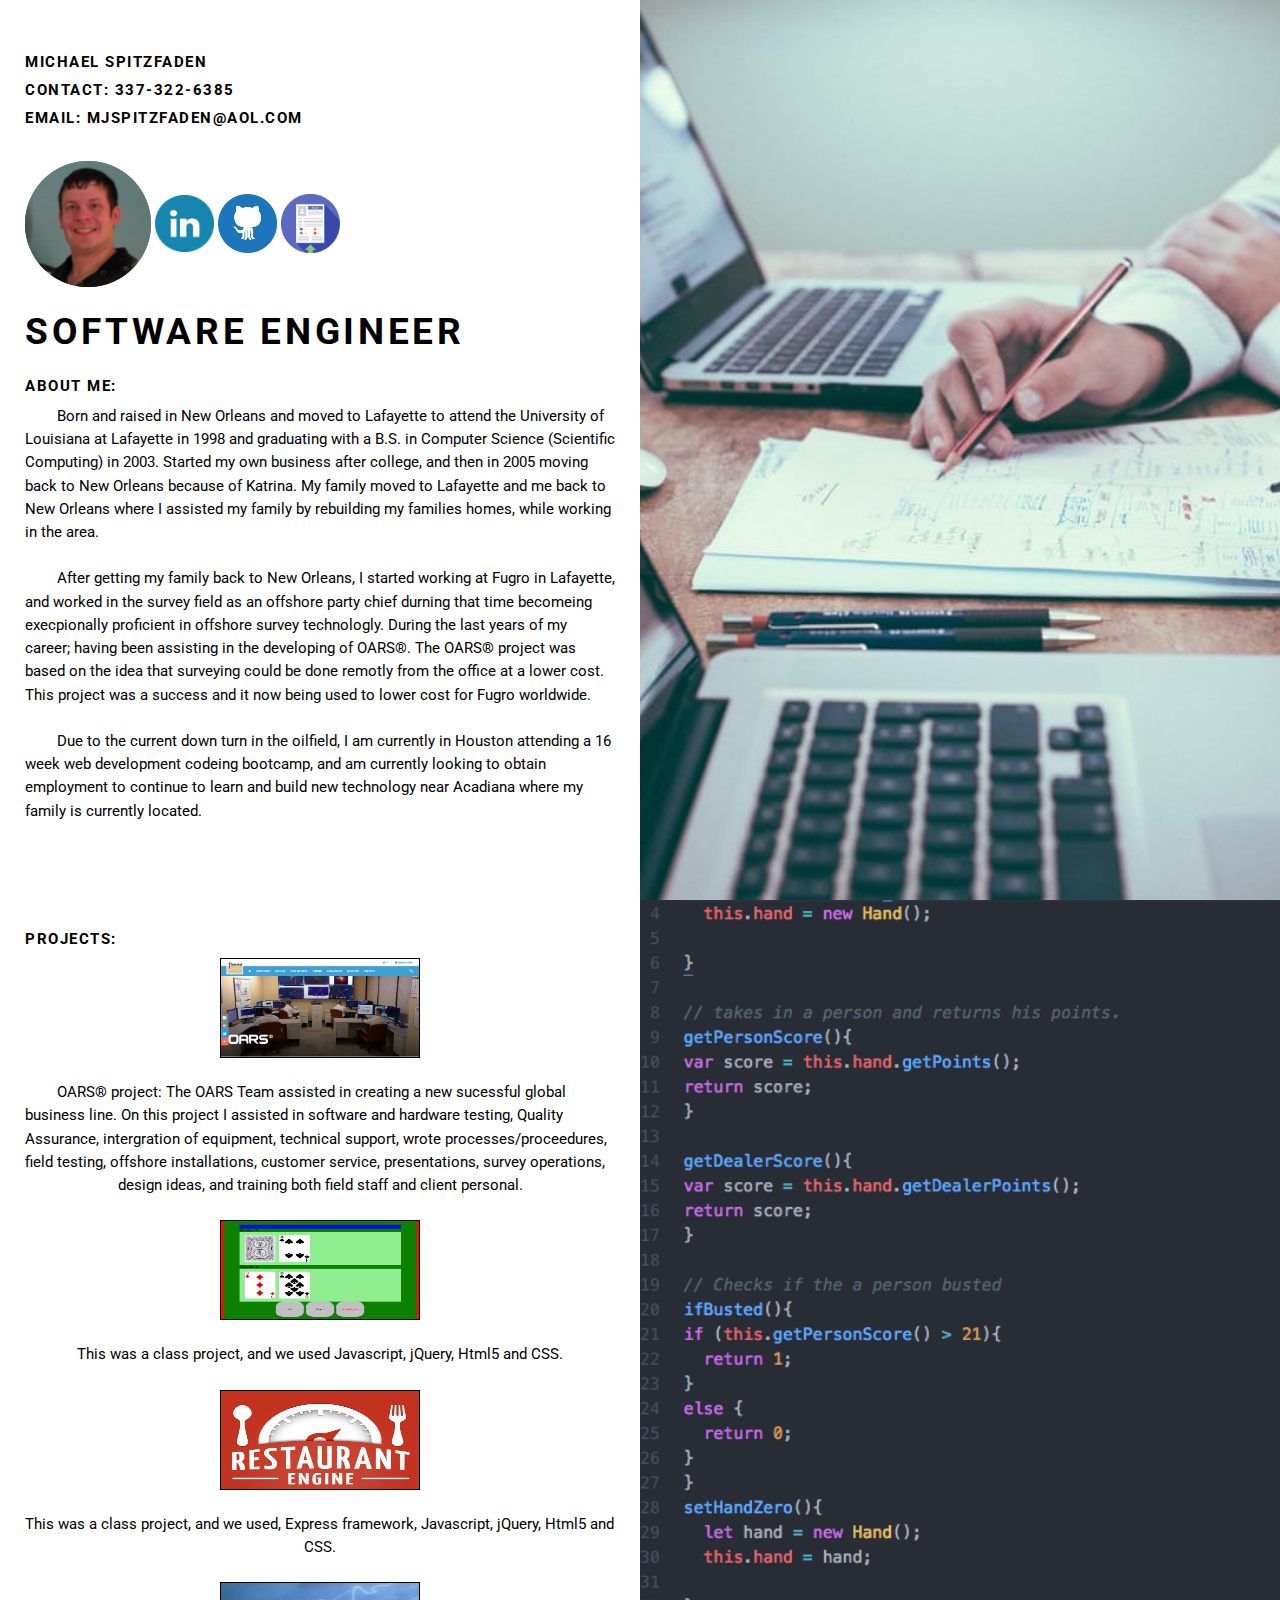
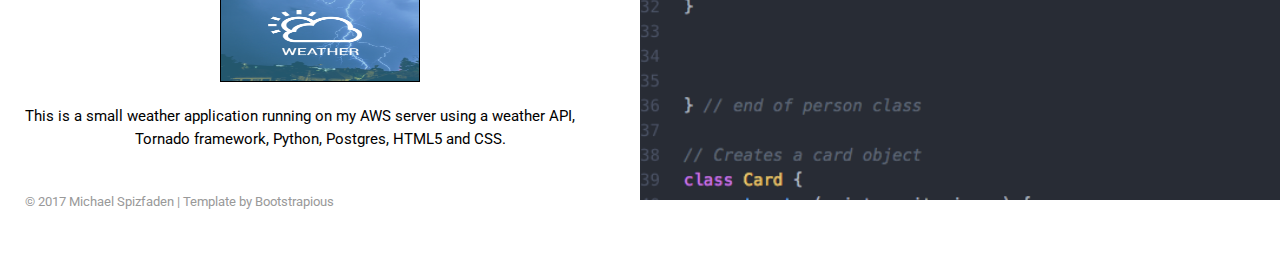
==== app/templates/index.html @ a9748fb0 "portfolio" ====
<!DOCTYPE html>
<html>
  <head>
    <meta charset="utf-8">
    <meta http-equiv="X-UA-Compatible" content="IE=edge">
    <title>Michael Spitzfaden Portfolio</title>
    <meta name="description" content="">
    <meta name="viewport" content="width=device-width, initial-scale=1">
    <meta name="robots" content="all,follow">
    <!-- Bootstrap CSS-->
    <link rel="stylesheet" href="../../static/css/bootstrap.min.css">
    <!-- Font Awesome CSS-->
    <link rel="stylesheet" href="../../static/css/font-awesome.min.css">
    <!-- Google fonts - Roboto for copy, Montserrat for headings-->
    <link rel="stylesheet" href="http://fonts.googleapis.com/css?family=Roboto:300,400,700">
    <!-- theme stylesheet-->
    <link rel="stylesheet" href="../../static/css/style.default.css" id="theme-stylesheet">
    <!-- Custom stylesheet - for your changes-->
    <link rel="stylesheet" href="../../static/css/custom.css">
    <!-- Favicon-->

    <!-- Tweaks for older IEs--><!--[if lt IE 9]>
        <script src="https://oss.maxcdn.com/html5shiv/3.7.2/html5shiv.min.js"></script>
        <script src="https://oss.maxcdn.com/respond/1.4.2/respond.min.js"></script><![endif]-->
  </head>
  <body>
    <div class="container-fluid">
      <div class="row intro">
        <div class="col-md-6 col-sm-12 intro-left">
          <div class="intro-left-content">
            <br>
            <h5>Michael Spitzfaden</h5>
            <h5>Contact: 337-322-6385</h5>
            <h5>Email: mjspitzfaden@aol.com</h5>
            <br>
            <div class = "icons">
            <p>
            <img class = 'me' src="../../static/img/me.png" alt="Template Logo">
            <a href="https://www.linkedin.com/in/michaelspitzfaden/"><img class= "Linkedin" src="../../static/img/Linkedin.png" alt="Template Logo"></a>
            <a href="https://github.com/mjspitzfaden"><img class = "github" src ="../../static/img/github.png" alt="Template Logo"></a>
            <a href="img/resume.pdf"><img class = "resume" src="../../static/img/resume.png" alt="Template Logo"></a>
            </p>
            </div>
            <h2>Software Engineer</h2>
            <h5>About Me: </h5>
            <p>&nbsp &nbsp &nbsp &nbsp Born and raised in New Orleans and moved to Lafayette to attend the University of Louisiana at Lafayette in 1998 and graduating with a B.S. in Computer Science (Scientific Computing) in 2003.  Started my own business after college, and then in 2005 moving back to New Orleans because of Katrina. My family moved to Lafayette and me back to New Orleans where I assisted my family by rebuilding my families homes, while working in the area.</p>
            <p>&nbsp &nbsp &nbsp &nbsp After getting my family back to New Orleans, I started working at Fugro in Lafayette, and worked in the survey field as an offshore party chief durning that time becomeing execpionally proficient in offshore survey technologly.
            During the last years of my career; having been assisting in the developing of OARS®. The OARS® project was based on the idea that
            surveying could be done remotly from the office at a lower cost. This project was a success and it now being used to lower cost for Fugro worldwide.</p>
             <p>&nbsp &nbsp &nbsp &nbsp Due to the current down turn in the oilfield, I am currently in Houston attending a 16 week web development codeing bootcamp, and am currently looking to obtain employment to continue to learn and build new technology
             near Acadiana where my family is currently located.</p>
            <br>
          </div>
        </div>
        <div style="background-image: url('../../static/img/pexels-photo-40120.jpg');" class="col-md-6 col-sm-12 intro-right background-gray"></div>
      </div>
    <!-- </div> -->
    <!-- <div class="container-fluid"> -->
      <div class="row intro">
        <div class="col-md-6 col-sm-12 intro-left">
          <div class="intro-left-content">

          <h5> Projects: </h5>
      <!-- <div class="container-fluid"> -->
          <div class = "projects">
          <p><a href="https://www.youtube.com/watch?v=z-ZzzksyZG8" title="OARS"><img style="width: 200px; height: 100px; border: 1px solid black;" src="../../static/img/OARS.png" alt="Text Description"></a></p>
          <p>&nbsp &nbsp &nbsp &nbsp OARS® project: The OARS Team assisted in creating a new sucessful global business line. On this project I assisted in software and hardware testing, Quality Assurance, intergration of equipment, technical support, wrote processes/proceedures, field testing,
              offshore installations, customer service, presentations, survey operations, design ideas, and training both field staff and client personal.</p>
          </div>
          <div class = "projects">
          <p><a href="http://blackjack.mjspitzfaden.com/" title="OARS"><img style="width: 200px; height: 100px; border: 1px solid black;" src="../../static/img/blackjack.png" alt="Text Description"></a></p>
          <p>This was a class project, and we used Javascript, jQuery, Html5 and CSS.</p>
          </div>
          <div class = "projects">
          <p><a href="https://reviewapp.mjspitzfaden.com/" title="OARS"><img style="width: 200px; height: 100px; border: 1px solid black;" src="../../static/img/rest2.png" alt="Text Description"></a></p>
          <p>This was a class project, and we used, Express framework, Javascript, jQuery, Html5 and CSS.</p>
          </div>
          <div class = "projects">
          <p><a href="https://weatherapp.mjspitzfaden.com/" title="OARS"><img style="width: 200px; height: 100px; border: 1px solid black;" src="../../static/img/weather.png" alt="Text Description"></a></p>
          <p>This is a small weather application running on my AWS server using a weather API, Tornado framework, Python, Postgres, HTML5 and CSS.</p>
          </div>
      <!-- </div> -->


            <p class="credit">&copy; 2017 Michael Spizfaden | Template by <a href="https://bootstrapious.com/coming-soon-themes" class="external">Bootstrapious</a>  </p>
            <!-- Please do not remove the backlink to bootstrapious unless you support us at http://bootstrapious.com/donate. It is part of the license conditions. Thanks for understanding :) -->



          </div>
        </div>
        <div style="background-image: url('../../static/img/code.png');" class="col-md-6 col-sm-12 intro-right background-gray"></div>
      </div>
    </div>
    <!-- Javascript files-->
    <script src="https://ajax.googleapis.com/ajax/libs/jquery/1.11.0/jquery.min.js"></script>
    <script src="../../static/js/bootstrap.min.js"></script>
    <script src="../../static/js/jquery.cookie.js"> </script>
    <script src="../../static/js/front.js"></script>
    <!-- Google Analytics: change UA-XXXXX-X to be your site's ID.-->
    <!---->
    <script>
      (function(b,o,i,l,e,r){b.GoogleAnalyticsObject=l;b[l]||(b[l]=
      function(){(b[l].q=b[l].q||[]).push(arguments)});b[l].l=+new Date;
      e=o.createElement(i);r=o.getElementsByTagName(i)[0];
      e.src='//www.google-analytics.com/analytics.js';
      r.parentNode.insertBefore(e,r)}(window,document,'script','ga'));
      ga('create','UA-XXXXX-X');ga('send','pageview');
    </script>





  </body>
</html>
---- static/css/style.default.css ----
/*
=========================================
=========================================

Under construction template by Bootstrapious.com

=========================================
========================================= */
/* variant 4 - red */
/*

=====================
GENERAL
=====================

*/
html {
  height: 100%;
}
body {
  height: 100%;
}
header {
  z-index: 1000;
}
section {
  position: relative;
  padding-top: 90px;
  padding-bottom: 90px;
}
.italic {
  font-style: italic;
  font-family: "Georgia", "Times New Roman", Times, serif;
}
.heading {
  margin-bottom: 40px;
}
.heading:after {
  content: " ";
  display: block;
  width: 40px;
  height: 2px;
  margin: 10px 0 20px;
  background: #ff7473;
}
.img-responsive {
  margin: 0 auto;
}
.no-space .box {
  margin: 0 -15px;
}
.margin-top {
  margin-top: 30px;
}
.margin-bottom {
  margin-bottom: 30px;
}
.margin-bottom--big {
  margin-bottom: 60px !important;
}
a,
button {
  -webkit-transition: all 0.2s ease-out;
  -moz-transition: all 0.2s ease-out;
  transition: all 0.2s ease-out;
}
a i.fa,
button i.fa {
  margin: 0 5px;
}
.clickable {
  cursor: pointer !important;
}
.required {
  color: #ff7473;
}
.accent {
  color: #ff7473;
}
.text-uppercase {
  text-transform: uppercase;
}
.list-style-none {
  list-style: none;
}
.panel-group {
  margin-bottom: 60px;
}
.pages {
  text-align: center;
}
#map {
  height: 300px;
}
.btn-ghost {
  color: #ff7473;
  background-color: transparent;
  border-color: #ff7473;
}
.btn-ghost:hover,
.btn-ghost:focus,
.btn-ghost:active,
.btn-ghost.active,
.open .dropdown-toggle.btn-ghost {
  color: #ff7473;
  background-color: rgba(0, 0, 0, 0);
  border-color: #ff3736;
}
.btn-ghost:active,
.btn-ghost.active,
.open .dropdown-toggle.btn-ghost {
  background-image: none;
}
.btn-ghost.disabled,
.btn-ghost[disabled],
fieldset[disabled] .btn-ghost,
.btn-ghost.disabled:hover,
.btn-ghost[disabled]:hover,
fieldset[disabled] .btn-ghost:hover,
.btn-ghost.disabled:focus,
.btn-ghost[disabled]:focus,
fieldset[disabled] .btn-ghost:focus,
.btn-ghost.disabled:active,
.btn-ghost[disabled]:active,
fieldset[disabled] .btn-ghost:active,
.btn-ghost.disabled.active,
.btn-ghost[disabled].active,
fieldset[disabled] .btn-ghost.active {
  background-color: transparent;
  border-color: #ff7473;
}
.btn-ghost .badge {
  color: transparent;
  background-color: #ff7473;
}
.btn-ghost:hover,
.btn-ghost:focus,
.btn-ghost:active,
.btn-ghost.active,
.open .dropdown-toggle.btn-ghost {
  color: #fff;
  background-color: #ff7473;
  border-color: #ff7473;
}
.btn-white {
  color: #fff;
  background-color: transparent;
  border-color: #fff;
}
.btn-white:hover,
.btn-white:focus,
.btn-white:active,
.btn-white.active,
.open .dropdown-toggle.btn-white {
  color: #fff;
  background-color: rgba(0, 0, 0, 0);
  border-color: #e0e0e0;
}
.btn-white:active,
.btn-white.active,
.open .dropdown-toggle.btn-white {
  background-image: none;
}
.btn-white.disabled,
.btn-white[disabled],
fieldset[disabled] .btn-white,
.btn-white.disabled:hover,
.btn-white[disabled]:hover,
fieldset[disabled] .btn-white:hover,
.btn-white.disabled:focus,
.btn-white[disabled]:focus,
fieldset[disabled] .btn-white:focus,
.btn-white.disabled:active,
.btn-white[disabled]:active,
fieldset[disabled] .btn-white:active,
.btn-white.disabled.active,
.btn-white[disabled].active,
fieldset[disabled] .btn-white.active {
  background-color: transparent;
  border-color: #fff;
}
.btn-white .badge {
  color: transparent;
  background-color: #fff;
}
.btn-white:hover,
.btn-white:focus,
.btn-white:active,
.btn-white.active,
.open .dropdown-toggle.btn-white {
  color: #fff;
  background-color: #fff;
  border-color: #fff;
}
.intro {
  min-height: 100vh;
  height: 100vh;
}
@media (max-width: 991px) {
  .intro {
    height: auto;
    min-height: 100vh;
  }
}
.intro-left {
  /*height: 100%*/
  clear: both;
  background: #fff;
}
.intro-left-content {
  padding: 20px 10px;
}
/*@media (min-width: 767px) {
  .intro-left-content {
    position: relative;
    top: 50%;
    transform: translateY(-50%);
    padding: 80px;
  }
}*/
@media (max-width: 991px) {
  .intro-left-content h1 {
    font-size: 30px;
  }
}
.intro-right {
  height: 100%;
  min-height: 500px;
  background: url('../img/pexels-photo-40120.jpg') center center no-repeat;
  background-size: cover;
}
.credit {
  margin-top: 40px;
  font-size: 13px;
  color: #999999;
}
.credit a,
.credit a:hover,
.credit a:focus {
  color: #999999;
}
/*

=====================
SOCIAL LINKS
=====================

*/
.social {
  text-align: left;
  margin-top: 40px;
}
.social a {
  margin: 0 10px 0 0;
  color: #333;
  display: inline-block;
  width: 40px;
  height: 40px;
  border-radius: 20px;
  line-height: 40px;
  font-size: 13px;
  text-align: center;
  -webkit-transition: all 0.2s ease-out;
  -moz-transition: all 0.2s ease-out;
  transition: all 0.2s ease-out;
  vertical-align: bottom;
  border: solid 1px #333;
}
.social a i {
  vertical-align: bottom;
  line-height: 40px;
}
.social a:hover {
  background: transparent;
}
.social a:hover.facebook {
  color: #4460ae;
  border-color: #4460ae;
}
.social a:hover.gplus {
  color: #c21f25;
  border-color: #c21f25;
}
.social a:hover.twitter {
  color: #3cf;
  border-color: #3cf;
}
.social a:hover.instagram {
  color: #cd4378;
  border-color: #cd4378;
}
.social a:hover.email {
  color: #4a7f45;
  border-color: #4a7f45;
}
.social a:hover.link {
  color: #871AFF;
  border-color: #871AFF;
}
/* ========================================= */
/* THEMING OF BOOTSTRAP COMPONENTS           */
/* ========================================= */
/* nav */
.nav {
  margin-bottom: 0;
  padding-left: 0;
  list-style: none;
}
.nav > li > a {
  padding: 10px 15px;
}
.nav > li > a:hover,
.nav > li > a:focus {
  background-color: #eeeeee;
}
.nav > li.disabled > a {
  color: #999999;
}
.nav > li.disabled > a:hover,
.nav > li.disabled > a:focus {
  color: #999999;
}
.nav .open > a,
.nav .open > a:hover,
.nav .open > a:focus {
  background-color: #eeeeee;
  border-color: #ff7473;
}
.nav-tabs {
  border-bottom: 1px solid #ddd;
}
.nav-tabs > li > a {
  line-height: 1.55;
  border-radius: 0 0 0 0;
}
.nav-tabs > li > a:hover {
  border-color: #eeeeee #eeeeee #ddd;
}
.nav-tabs > li.active > a,
.nav-tabs > li.active > a:hover,
.nav-tabs > li.active > a:focus {
  color: #555555;
  background-color: #fff;
  border: 1px solid #ddd;
}
.tab-content {
  padding: 20px;
}
.nav-pills > li > a {
  border-radius: 0;
}
.nav-pills > li.active > a,
.nav-pills > li.active > a:hover,
.nav-pills > li.active > a:focus {
  color: #fff;
  background-color: #ff7473;
}
.nav-tabs-justified > li > a {
  border-radius: 0;
}
.nav-tabs-justified > .active > a,
.nav-tabs-justified > .active > a:hover,
.nav-tabs-justified > .active > a:focus {
  border: 1px solid #ddd;
}
@media (min-width: 768px) {
  .nav-tabs-justified > li > a {
    border-bottom: 1px solid #ddd;
    border-radius: 0 0 0 0;
  }
  .nav-tabs-justified > .active > a,
  .nav-tabs-justified > .active > a:hover,
  .nav-tabs-justified > .active > a:focus {
    border-bottom-color: #fff;
  }
}
/* navbar */
.navbar {
  font-family: "Roboto", Helvetica, Arial, sans-serif;
  min-height: 100px;
  margin-bottom: 0;
  border-top: none;
  border-bottom: none;
}
@media (min-width: 768px) {
  .navbar {
    border-radius: 0;
  }
}
.navbar-collapse {
  max-height: 340px;
  overflow-x: visible;
  padding-right: 15px;
  padding-left: 15px;
}
.navbar-collapse.in {
  overflow-y: auto;
}
@media (min-width: 768px) and (max-width: 1199px) {
  .navbar-collapse {
    font-size: 13px;
  }
}
@media (min-width: 768px) {
  .navbar-collapse {
    width: auto;
    border-top: 0;
    box-shadow: none;
  }
  .navbar-collapse.collapse {
    display: block !important;
    height: auto !important;
    padding-bottom: 0;
    overflow: visible !important;
  }
  .navbar-collapse.in {
    overflow-y: visible;
  }
  .navbar-collapse.right {
    float: right;
  }
  .navbar-fixed-top .navbar-collapse,
  .navbar-static-top .navbar-collapse,
  .navbar-fixed-bottom .navbar-collapse {
    padding-left: 0;
    padding-right: 0;
  }
}
.container > .navbar-header,
.container-fluid > .navbar-header,
.container > .navbar-collapse,
.container-fluid > .navbar-collapse {
  margin-right: -15px;
  margin-left: -15px;
}
@media (min-width: 768px) {
  .container > .navbar-header,
  .container-fluid > .navbar-header,
  .container > .navbar-collapse,
  .container-fluid > .navbar-collapse {
    margin-right: 0;
    margin-left: 0;
  }
}
.navbar-brand {
  float: left;
  padding: 10px 15px;
  font-size: 19px;
  line-height: 23px;
  height: 100px;
}
.navbar-brand:hover,
.navbar-brand:focus {
  text-decoration: none;
}
@media (min-width: 768px) {
  .navbar > .container .navbar-brand,
  .navbar > .container-fluid .navbar-brand {
    margin-left: -15px;
  }
}
.navbar-toggle {
  padding: 9px 10px !important;
  margin-right: 15px;
  border-radius: 0;
}
.navbar-nav {
  margin: 19.25px -15px;
}
.navbar-nav > li > a {
  padding-top: 10px;
  padding-bottom: 10px;
  line-height: 23px;
}
@media (max-width: 767px) {
  .navbar-nav .open .dropdown-menu > li > a,
  .navbar-nav .open .dropdown-menu .dropdown-header {
    padding: 5px 15px 5px 25px;
  }
  .navbar-nav .open .dropdown-menu > li > a {
    line-height: 23px;
  }
  .navbar-nav .open .dropdown-menu > li > a:hover,
  .navbar-nav .open .dropdown-menu > li > a:focus {
    background-image: none;
  }
}
@media (min-width: 768px) {
  .navbar-nav {
    margin: 0 auto;
    display: table;
    table-layout: fixed;
    float: left;
  }
  .navbar-nav > li {
    float: left;
  }
  .navbar-nav > li > a {
    padding-top: 38.5px;
    padding-bottom: 38.5px;
  }
  .navbar-nav.navbar-right:last-child {
    margin-right: -15px;
  }
}
.navbar-form {
  margin-left: -15px;
  margin-right: -15px;
  padding: 10px 15px;
  border: none;
  margin-top: 31.5px;
  margin-bottom: 31.5px;
}
@media (max-width: 767px) {
  .navbar-form .form-group {
    margin-bottom: 5px;
  }
}
.navbar-btn {
  margin-top: 31.5px;
  margin-bottom: 31.5px;
}
.navbar-btn.btn-sm {
  margin-top: 34.5px;
  margin-bottom: 34.5px;
}
.navbar-btn.btn-xs {
  margin-top: 39px;
  margin-bottom: 39px;
}
.navbar-text {
  margin-top: 38.5px;
  margin-bottom: 38.5px;
}
@media (min-width: 768px) {
  .navbar-text {
    float: left;
    margin-left: 15px;
    margin-right: 15px;
  }
  .navbar-text.navbar-right:last-child {
    margin-right: 0;
  }
}
.navbar-default {
  background-color: #746EA9;
  border-bottom-color: transparent;
}
.navbar-default .navbar-brand {
  color: #fff;
}
.navbar-default .navbar-brand:hover,
.navbar-default .navbar-brand:focus {
  color: #e6e6e6;
  background-color: transparent;
}
.navbar-default .navbar-text {
  color: #777;
}
.navbar-default .navbar-nav > li > a {
  color: #fff;
}
.navbar-default .navbar-nav > li > a:hover,
.navbar-default .navbar-nav > li > a:focus {
  color: #ffa7a6;
  background-color: transparent;
}
.navbar-default .navbar-nav > .active > a,
.navbar-default .navbar-nav > .active > a:hover,
.navbar-default .navbar-nav > .active > a:focus {
  color: #ffa7a6;
  background-color: transparent;
}
.navbar-default .navbar-nav > .disabled > a,
.navbar-default .navbar-nav > .disabled > a:hover,
.navbar-default .navbar-nav > .disabled > a:focus {
  color: #ccc;
  background-color: transparent;
}
.navbar-default .navbar-toggle {
  border-color: transparent;
}
.navbar-default .navbar-toggle:hover,
.navbar-default .navbar-toggle:focus {
  background-color: transparent;
}
.navbar-default .navbar-toggle .icon-bar {
  background-color: #fff;
}
.navbar-default .navbar-collapse {
  border-color: transparent;
}
.navbar-default .navbar-nav > .open > a,
.navbar-default .navbar-nav > .open > a:hover,
.navbar-default .navbar-nav > .open > a:focus {
  background-color: transparent;
  color: #ffa7a6;
}
@media (max-width: 767px) {
  .navbar-default .navbar-nav .open .dropdown-menu > li > a {
    color: #fff;
  }
  .navbar-default .navbar-nav .open .dropdown-menu > li > a:hover,
  .navbar-default .navbar-nav .open .dropdown-menu > li > a:focus {
    color: #ffa7a6;
    background-color: transparent;
  }
  .navbar-default .navbar-nav .open .dropdown-menu > .active > a,
  .navbar-default .navbar-nav .open .dropdown-menu > .active > a:hover,
  .navbar-default .navbar-nav .open .dropdown-menu > .active > a:focus {
    color: #ffa7a6;
    background-color: transparent;
  }
  .navbar-default .navbar-nav .open .dropdown-menu > .disabled > a,
  .navbar-default .navbar-nav .open .dropdown-menu > .disabled > a:hover,
  .navbar-default .navbar-nav .open .dropdown-menu > .disabled > a:focus {
    color: #ccc;
    background-color: transparent;
  }
}
.navbar-default .navbar-link {
  color: #fff;
}
.navbar-default .navbar-link:hover {
  color: #ffa7a6;
}
/* dropdowns */
.dropdown-menu {
  z-index: 1000;
  font-size: 13px;
  background-color: #fff;
  border: 1px solid #ccc;
  border: 1px solid rgba(0, 0, 0, 0.15);
  border-radius: 0;
}
.dropdown-menu .divider {
  height: 1px;
  margin: 10.5px 0;
  overflow: hidden;
  background-color: #e5e5e5;
}
.dropdown-menu > li > a {
  line-height: 1.55;
  color: #555555;
}
.dropdown-menu > li > a:hover,
.dropdown-menu > li > a:focus {
  color: #262626;
  background-color: #f5f5f5;
}
.dropdown-menu > .active > a,
.dropdown-menu > .active > a:hover,
.dropdown-menu > .active > a:focus {
  color: #fff;
  background-color: #ff7473;
}
/* modal */
.modal-content {
  background-color: #fff;
  border: 1px solid #999;
  border: 1px solid rgba(0, 0, 0, 0.2);
  border-radius: 0;
}
/* scaffolding */
body {
  font-family: "Roboto", Helvetica, Arial, sans-serif;
  font-size: 15px;
  line-height: 1.55;
  color: #000;
  background-color: #fff;
}
a {
  color: #ff7473;
  text-decoration: none;
}
a:hover,
a:focus {
  color: #ff2826;
  text-decoration: underline;
}
a:focus {
  outline: thin dotted;
  outline: 5px auto -webkit-focus-ring-color;
  outline-offset: -2px;
}
.img-rounded {
  border-radius: 0;
}
hr {
  margin-top: 23px;
  margin-bottom: 23px;
  border: 0;
  border-top: 1px solid #eeeeee;
}
/* breadcrumbs */
.breadcrumb {
  padding: 8px 0;
  margin-bottom: 23px;
  background-color: transparent;
  border-radius: 0;
  text-align: left;
}
.breadcrumb > li + li:before {
  content: "/\00a0";
  color: #ccc;
}
.breadcrumb > .active {
  color: #999999;
}
.breadcrumb a {
  color: #ff7473;
}
@media (max-width: 991px) {
  .breadcrumb {
    padding: 8px 0;
    text-align: center;
  }
}
/* buttons  */
.btn {
  font-weight: 700;
  font-family: "Roboto", Helvetica, Arial, sans-serif;
  padding: 6px 12px;
  font-size: 15px;
  line-height: 1.55;
  border-radius: 0;
}
.btn-primary {
  color: #fff;
  background-color: #ff7473;
  border-color: #ff7473;
}
.btn-primary:hover,
.btn-primary:focus,
.btn-primary:active,
.btn-primary.active,
.open .dropdown-toggle.btn-primary {
  color: #fff;
  background-color: #ff4b4a;
  border-color: #ff3736;
}
.btn-primary:active,
.btn-primary.active,
.open .dropdown-toggle.btn-primary {
  background-image: none;
}
.btn-primary.disabled,
.btn-primary[disabled],
fieldset[disabled] .btn-primary,
.btn-primary.disabled:hover,
.btn-primary[disabled]:hover,
fieldset[disabled] .btn-primary:hover,
.btn-primary.disabled:focus,
.btn-primary[disabled]:focus,
fieldset[disabled] .btn-primary:focus,
.btn-primary.disabled:active,
.btn-primary[disabled]:active,
fieldset[disabled] .btn-primary:active,
.btn-primary.disabled.active,
.btn-primary[disabled].active,
fieldset[disabled] .btn-primary.active {
  background-color: #ff7473;
  border-color: #ff7473;
}
.btn-primary .badge {
  color: #ff7473;
  background-color: #fff;
}
.btn-transparent {
  color: #555555;
  background-color: transparent;
  border-color: #555555;
}
.btn-transparent:hover,
.btn-transparent:focus,
.btn-transparent:active,
.btn-transparent.active,
.open .dropdown-toggle.btn-transparent {
  color: #555555;
  background-color: rgba(0, 0, 0, 0);
  border-color: #373737;
}
.btn-transparent:active,
.btn-transparent.active,
.open .dropdown-toggle.btn-transparent {
  background-image: none;
}
.btn-transparent.disabled,
.btn-transparent[disabled],
fieldset[disabled] .btn-transparent,
.btn-transparent.disabled:hover,
.btn-transparent[disabled]:hover,
fieldset[disabled] .btn-transparent:hover,
.btn-transparent.disabled:focus,
.btn-transparent[disabled]:focus,
fieldset[disabled] .btn-transparent:focus,
.btn-transparent.disabled:active,
.btn-transparent[disabled]:active,
fieldset[disabled] .btn-transparent:active,
.btn-transparent.disabled.active,
.btn-transparent[disabled].active,
fieldset[disabled] .btn-transparent.active {
  background-color: transparent;
  border-color: #555555;
}
.btn-transparent .badge {
  color: transparent;
  background-color: #555555;
}
.btn-transparent:hover,
.btn-transparent:focus,
.btn-transparent:active,
.btn-transparent.active {
  background: #fff;
  color: #ff7473;
}
.btn-lg {
  padding: 10px 16px;
  font-size: 19px;
  line-height: 1.33;
  border-radius: 0;
}
.btn-sm {
  padding: 5px 10px;
  font-size: 13px;
  line-height: 1.5;
  border-radius: 0;
}
.btn-xs {
  padding: 1px 5px;
  font-size: 13px;
  line-height: 1.5;
  border-radius: 0;
}
/* dropdowns */
.dropdown-menu > li > a {
  padding: 8px 20px;
}
/* labels */
.label {
  font-family: "Roboto", Helvetica, Arial, sans-serif;
  font-weight: normal;
  text-transform: uppercase;
}
/* forms.less */
label {
  font-weight: normal;
}
.form-control {
  display: block;
  width: 100%;
  height: 37px;
  padding: 6px 12px;
  font-size: 15px;
  line-height: 1.55;
  color: #555555;
  background-color: #fff;
  background-image: none;
  border: 1px solid #ccc;
  border-radius: 0;
  -webkit-box-shadow: none;
  box-shadow: none;
}
.form-control::-moz-placeholder {
  color: #999999;
  opacity: 1;
}
.form-control:-ms-input-placeholder {
  color: #999999;
}
.form-control::-webkit-input-placeholder {
  color: #999999;
}
.form-control:focus {
  border-color: #ff7473;
  outline: 0;
  -webkit-box-shadow: inset 0 1px 1px rgba(0,0,0,.075), 0 0 8px rgba(255, 116, 115, 0.6);
  box-shadow: inset 0 1px 1px rgba(0,0,0,.075), 0 0 8px rgba(255, 116, 115, 0.6);
}
.form-group {
  margin-bottom: 20px;
}
/* pager*/
.pager {
  margin: 23px 0;
  border-top: solid 1px #eeeeee;
  padding-top: 23px;
  text-transform: uppercase;
  letter-spacing: 0.1em;
  font-size: 13px;
  font-family: "Roboto", Helvetica, Arial, sans-serif;
  font-weight: bold;
}
.pager li {
  display: inline;
}
.pager li > a,
.pager li > span {
  background-color: #fff;
  border: 1px solid #ff7473;
  border-radius: 0;
}
.pager li > a:hover,
.pager li > a:focus {
  text-decoration: none;
  color: #fff;
  background-color: #ff7473;
}
.pager .disabled > a,
.pager .disabled > a:hover,
.pager .disabled > a:focus,
.pager .disabled > span {
  color: #999999;
  background-color: #fff;
  border-color: #ddd;
}
/* pagination */
.pagination {
  margin: 23px 0;
  font-family: "Roboto", Helvetica, Arial, sans-serif;
  border-radius: 0;
}
.pagination > li > a,
.pagination > li > span {
  padding: 6px 12px;
  line-height: 1.55;
  text-decoration: none;
  color: #ff7473;
  background-color: #fff;
  border: 1px solid #ddd;
}
.pagination > li:first-child > a,
.pagination > li:first-child > span {
  margin-left: 0;
  border-bottom-left-radius: 0;
  border-top-left-radius: 0;
}
.pagination > li:last-child > a,
.pagination > li:last-child > span {
  border-bottom-right-radius: 0;
  border-top-right-radius: 0;
}
.pagination > li > a:hover,
.pagination > li > span:hover,
.pagination > li > a:focus,
.pagination > li > span:focus {
  color: #ff7473;
  background-color: #ffffff;
  border-color: #ddd;
}
.pagination > .active > a,
.pagination > .active > span,
.pagination > .active > a:hover,
.pagination > .active > span:hover,
.pagination > .active > a:focus,
.pagination > .active > span:focus {
  z-index: 2;
  color: #fff;
  background-color: #ff7473;
  border-color: #ff7473;
}
.pagination > .disabled > span,
.pagination > .disabled > span:hover,
.pagination > .disabled > span:focus,
.pagination > .disabled > a,
.pagination > .disabled > a:hover,
.pagination > .disabled > a:focus {
  color: #999999;
  background-color: #fff;
  border-color: #ddd;
}
/* responsive utilities */
@media (max-width: 767px) {
  .text-center-xs {
    text-align: center !important;
  }
  .text-center-xs img {
    display: block;
    margin-left: auto;
    margin-right: auto;
  }
}
@media (min-width: 768px) and (max-width: 991px) {
  .text-center-sm {
    text-align: center !important;
  }
  .text-center-sm img {
    display: block;
    margin-left: auto;
    margin-right: auto;
  }
}
/* type */
h1,
h2,
h3,
h4,
h5,
h6,
.h1,
.h2,
.h3,
.h4,
.h5,
.h6 {
  font-family: "Roboto", Helvetica, Arial, sans-serif;
  font-weight: 700;
  line-height: 1.2;
  color: #000;
  text-transform: uppercase;
  letter-spacing: 0.1em;
}
h1,
.h1 {
  font-size: 45px;
}
h2,
.h2 {
  font-size: 37px;
}
h3,
.h3 {
  font-size: 29px;
  font-weight: 700;
}
h4,
.h4 {
  font-size: 24px;
  font-weight: 700;
}
h5,
.h5 {
  font-size: 15px;
  font-weight: 700;
}
h6,
.h6 {
  font-size: 13px;
  font-weight: 700;
}
h1,
.h1,
h2,
.h2,
h3,
.h3 {
  margin-top: 0;
  margin-bottom: 23px;
}
p {
  margin: 0 0 23px;
}
.lead {
  margin-bottom: 23px;
  font-size: 17px;
}
@media (min-width: 768px) {
  .lead {
    font-size: 22.5px;
  }
}
.text-small {
  font-size: 13px;
}
.text-large {
  font-size: 19px;
}
.text-italic {
  font-style: italic;
}
.text-primary {
  color: #ff7473;
}
a.text-primary:hover {
  color: #ff4140;
}
.bg-primary {
  color: #fff;
  background-color: #ff7473;
}
a.bg-primary:hover {
  background-color: #ff4140;
}
abbr[title],
abbr[data-original-title] {
  border-bottom: 1px dotted #999999;
}
blockquote {
  padding: 11.5px 23px;
  margin: 0 0 23px;
  font-size: 15px;
  border-left: 5px solid #ff7473;
}
blockquote footer,
blockquote small,
blockquote .small {
  display: block;
  font-size: 80%;
  line-height: 1.55;
  color: #999999;
}
blockquote footer:before,
blockquote small:before,
blockquote .small:before {
  content: '\2014 \00A0';
}
.blockquote-reverse,
blockquote.pull-right {
  border-right: 5px solid #ff7473;
}
address {
  margin-bottom: 23px;
  line-height: 1.55;
}
.panel {
  margin-bottom: 23px;
  background-color: #fff;
  border: 1px solid transparent;
  border-radius: 0;
  -webkit-box-shadow: 0 0 0;
  box-shadow: 0 0 0;
}
.panel-default {
  border-color: #666;
}
.panel-default > .panel-heading {
  color: #333333;
  background-color: #fff;
  border-color: #666;
}
.panel-default > .panel-heading + .panel-collapse .panel-body {
  border-top-color: #666;
}
.panel-default > .panel-footer + .panel-collapse .panel-body {
  border-bottom-color: #666;
}
.panel-primary {
  border-color: #ff7473;
}
.panel-primary > .panel-heading {
  color: #fff;
  background-color: #ff7473;
  border-color: #ff7473;
}
.panel-primary > .panel-heading + .panel-collapse .panel-body {
  border-top-color: #ff7473;
}
.panel-primary > .panel-footer + .panel-collapse .panel-body {
  border-bottom-color: #ff7473;
}
.panel-primary .panel-title {
  font-weight: 300;
}
.panel-primary .panel-title a:hover,
.panel-primary .panel-title a:focus {
  color: #fff;
  text-decoration: none;
}
a.badge:hover,
a.badge:focus {
  color: #fff;
  text-decoration: none;
  cursor: pointer;
}
a.list-group-item.active > .badge,
.nav-pills > .active > a > .badge {
  color: #ff7473;
  background-color: #fff;
}
.nav-pills > li > a > .badge {
  margin-left: 3px;
}
---- static/css/custom.css ----
/* your styles go here */

.me{
/*padding-right: 15rem;*/
}

.icons{
  text-align-last: left;
}
.projects{
    text-align-last: center;
}

.Linkedin{
  height: auto;
  width: 10%;
  max-width: 150px;
  max-height: 150px;
  color:white;

}

.github{
  height: auto;
  width: 10%;
  max-width: 150px;
  max-height: 150px;
    color:white;
}

.resume{
  height: auto;
  width: 10%;
  max-width: 150px;
  max-height: 150px;
    color:white;
}
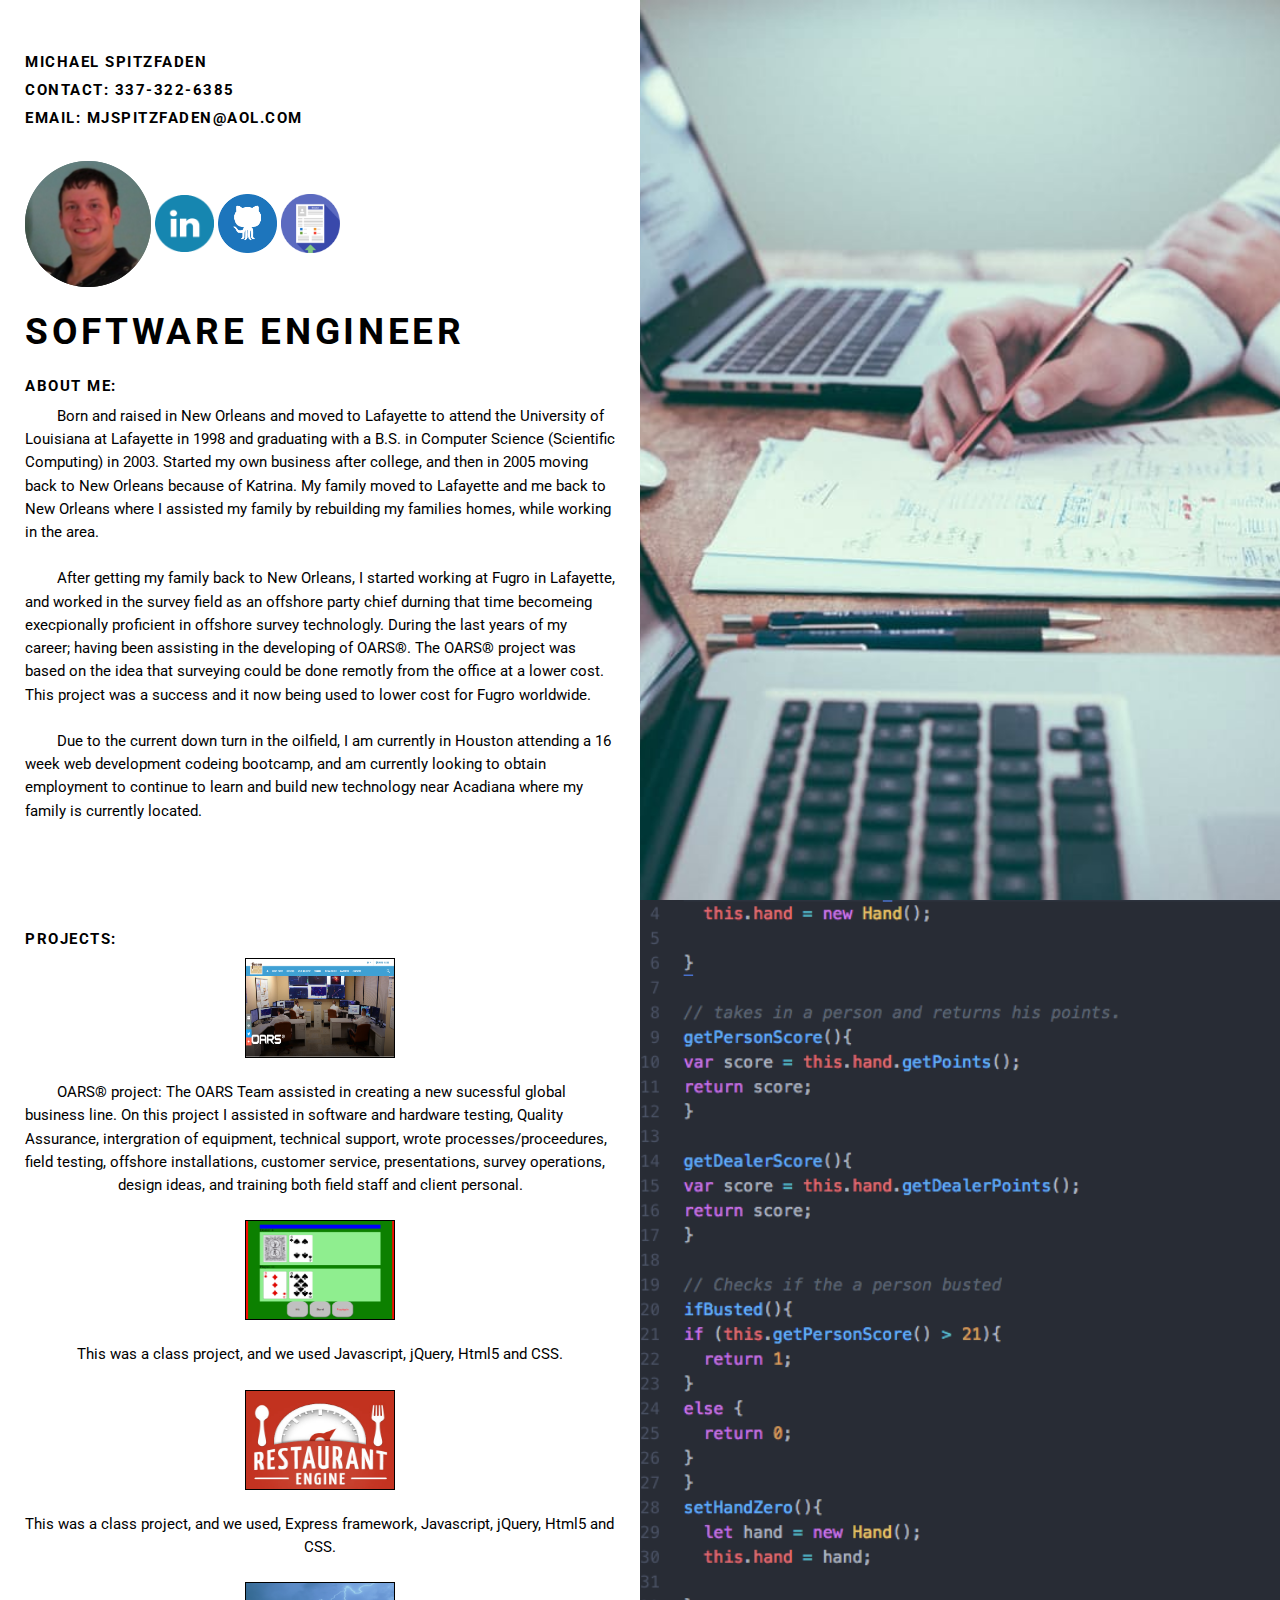
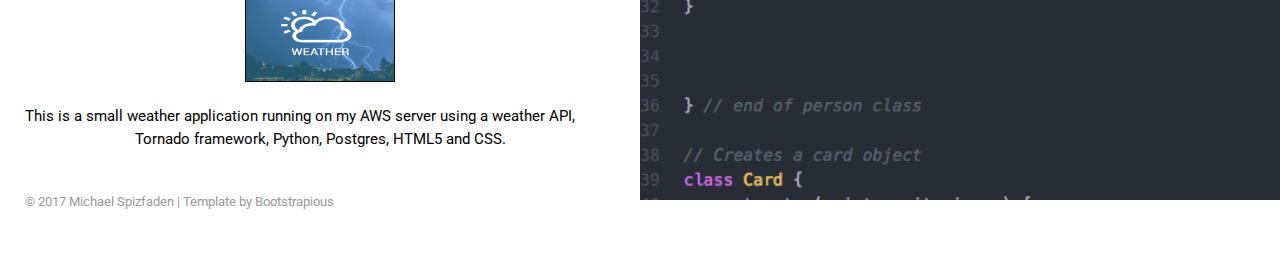
==== commit b53a7ced: "profile links" ====
--- a/app/templates/index.html
+++ b/app/templates/index.html
@@ -38,7 +38,7 @@
             <img class = 'me' src="../../static/img/me.png" alt="Template Logo">
             <a href="https://www.linkedin.com/in/michaelspitzfaden/"><img class= "Linkedin" src="../../static/img/Linkedin.png" alt="Template Logo"></a>
             <a href="https://github.com/mjspitzfaden"><img class = "github" src ="../../static/img/github.png" alt="Template Logo"></a>
-            <a href="img/resume.pdf"><img class = "resume" src="../../static/img/resume.png" alt="Template Logo"></a>
+            <a href="../../static/img/Resume.pdf"><img class = "resume" src="../../static/img/resume.png" alt="Template Logo"></a>
             </p>
             </div>
             <h2>Software Engineer</h2>
@@ -63,20 +63,20 @@
           <h5> Projects: </h5>
       <!-- <div class="container-fluid"> -->
           <div class = "projects">
-          <p><a href="https://www.youtube.com/watch?v=z-ZzzksyZG8" title="OARS"><img style="width: 200px; height: 100px; border: 1px solid black;" src="../../static/img/OARS.png" alt="Text Description"></a></p>
+          <p><a href="https://www.youtube.com/watch?v=z-ZzzksyZG8" title="OARS"><img style="width: 150px; height: 100px; border: 1px solid black;" src="../../static/img/OARS.png" alt="Text Description"></a></p>
           <p>&nbsp &nbsp &nbsp &nbsp OARS® project: The OARS Team assisted in creating a new sucessful global business line. On this project I assisted in software and hardware testing, Quality Assurance, intergration of equipment, technical support, wrote processes/proceedures, field testing,
               offshore installations, customer service, presentations, survey operations, design ideas, and training both field staff and client personal.</p>
           </div>
           <div class = "projects">
-          <p><a href="http://blackjack.mjspitzfaden.com/" title="OARS"><img style="width: 200px; height: 100px; border: 1px solid black;" src="../../static/img/blackjack.png" alt="Text Description"></a></p>
+          <p><a href="http://blackjack.mjspitzfaden.com/" title="OARS"><img style="width: 150px; height: 100px; border: 1px solid black;" src="../../static/img/blackjack.png" alt="Text Description"></a></p>
           <p>This was a class project, and we used Javascript, jQuery, Html5 and CSS.</p>
           </div>
           <div class = "projects">
-          <p><a href="https://reviewapp.mjspitzfaden.com/" title="OARS"><img style="width: 200px; height: 100px; border: 1px solid black;" src="../../static/img/rest2.png" alt="Text Description"></a></p>
+          <p><a href="https://reviewapp.mjspitzfaden.com/" title="OARS"><img style="width: 150px; height: 100px; border: 1px solid black;" src="../../static/img/rest2.png" alt="Text Description"></a></p>
           <p>This was a class project, and we used, Express framework, Javascript, jQuery, Html5 and CSS.</p>
           </div>
           <div class = "projects">
-          <p><a href="https://weatherapp.mjspitzfaden.com/" title="OARS"><img style="width: 200px; height: 100px; border: 1px solid black;" src="../../static/img/weather.png" alt="Text Description"></a></p>
+          <p><a href="https://weatherapp.mjspitzfaden.com/" title="OARS"><img style="width: 150px; height: 100px; border: 1px solid black;" src="../../static/img/weather.png" alt="Text Description"></a></p>
           <p>This is a small weather application running on my AWS server using a weather API, Tornado framework, Python, Postgres, HTML5 and CSS.</p>
           </div>
       <!-- </div> -->
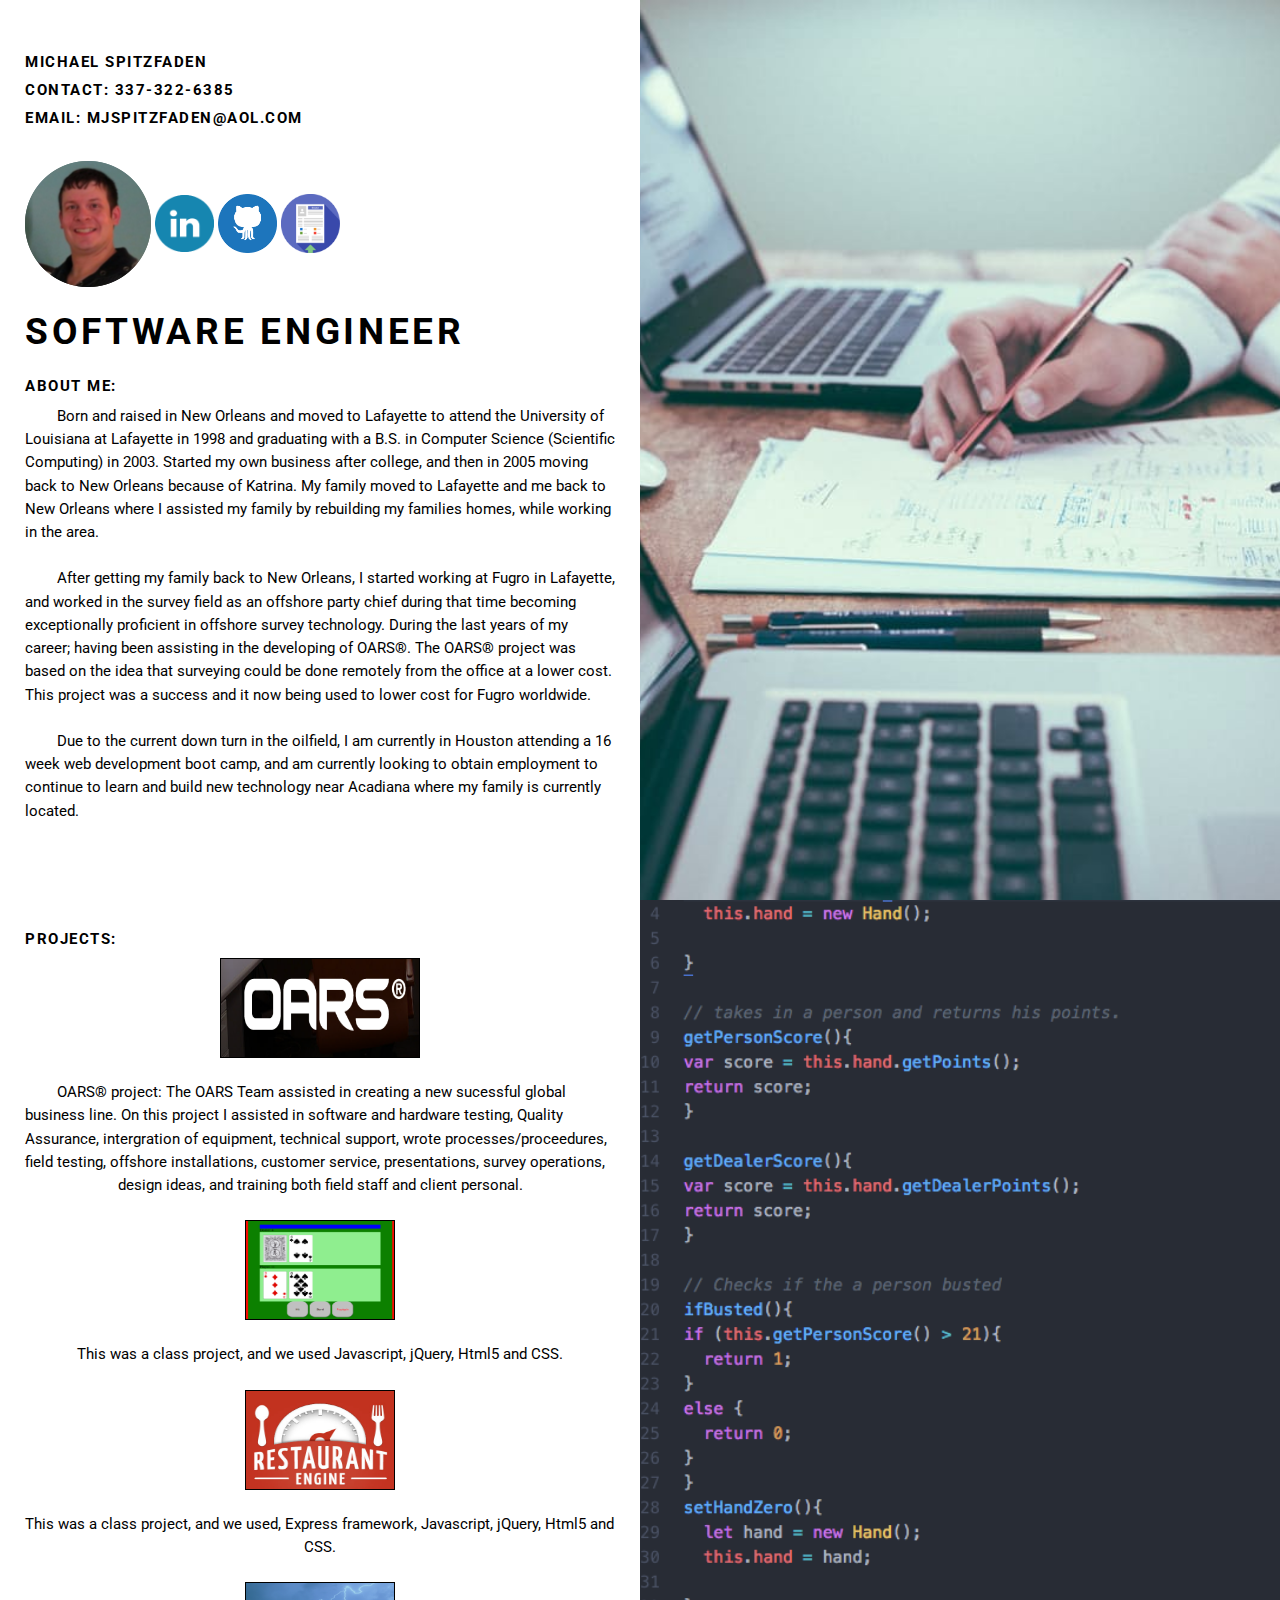
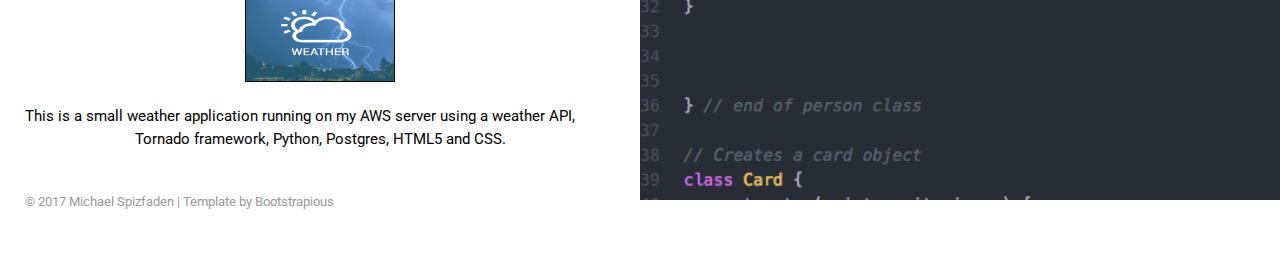
==== commit ed8e795e: "spelling image update" ====
--- a/app/templates/index.html
+++ b/app/templates/index.html
@@ -44,10 +44,10 @@
             <h2>Software Engineer</h2>
             <h5>About Me: </h5>
             <p>&nbsp &nbsp &nbsp &nbsp Born and raised in New Orleans and moved to Lafayette to attend the University of Louisiana at Lafayette in 1998 and graduating with a B.S. in Computer Science (Scientific Computing) in 2003.  Started my own business after college, and then in 2005 moving back to New Orleans because of Katrina. My family moved to Lafayette and me back to New Orleans where I assisted my family by rebuilding my families homes, while working in the area.</p>
-            <p>&nbsp &nbsp &nbsp &nbsp After getting my family back to New Orleans, I started working at Fugro in Lafayette, and worked in the survey field as an offshore party chief durning that time becomeing execpionally proficient in offshore survey technologly.
+            <p>&nbsp &nbsp &nbsp &nbsp After getting my family back to New Orleans, I started working at Fugro in Lafayette, and worked in the survey field as an offshore party chief during that time becoming exceptionally proficient in offshore survey technology.
             During the last years of my career; having been assisting in the developing of OARS®. The OARS® project was based on the idea that
-            surveying could be done remotly from the office at a lower cost. This project was a success and it now being used to lower cost for Fugro worldwide.</p>
-             <p>&nbsp &nbsp &nbsp &nbsp Due to the current down turn in the oilfield, I am currently in Houston attending a 16 week web development codeing bootcamp, and am currently looking to obtain employment to continue to learn and build new technology
+            surveying could be done remotely from the office at a lower cost. This project was a success and it now being used to lower cost for Fugro worldwide.</p>
+             <p>&nbsp &nbsp &nbsp &nbsp Due to the current down turn in the oilfield, I am currently in Houston attending a 16 week web development boot camp, and am currently looking to obtain employment to continue to learn and build new technology
              near Acadiana where my family is currently located.</p>
             <br>
           </div>
@@ -63,7 +63,7 @@
           <h5> Projects: </h5>
       <!-- <div class="container-fluid"> -->
           <div class = "projects">
-          <p><a href="https://www.youtube.com/watch?v=z-ZzzksyZG8" title="OARS"><img style="width: 150px; height: 100px; border: 1px solid black;" src="../../static/img/OARS.png" alt="Text Description"></a></p>
+          <p><a href="https://www.youtube.com/watch?v=z-ZzzksyZG8" title="OARS"><img style="width: 200px; height: 100px; border: 1px solid black;" src="../../static/img/OARS.png" alt="Text Description"></a></p>
           <p>&nbsp &nbsp &nbsp &nbsp OARS® project: The OARS Team assisted in creating a new sucessful global business line. On this project I assisted in software and hardware testing, Quality Assurance, intergration of equipment, technical support, wrote processes/proceedures, field testing,
               offshore installations, customer service, presentations, survey operations, design ideas, and training both field staff and client personal.</p>
           </div>
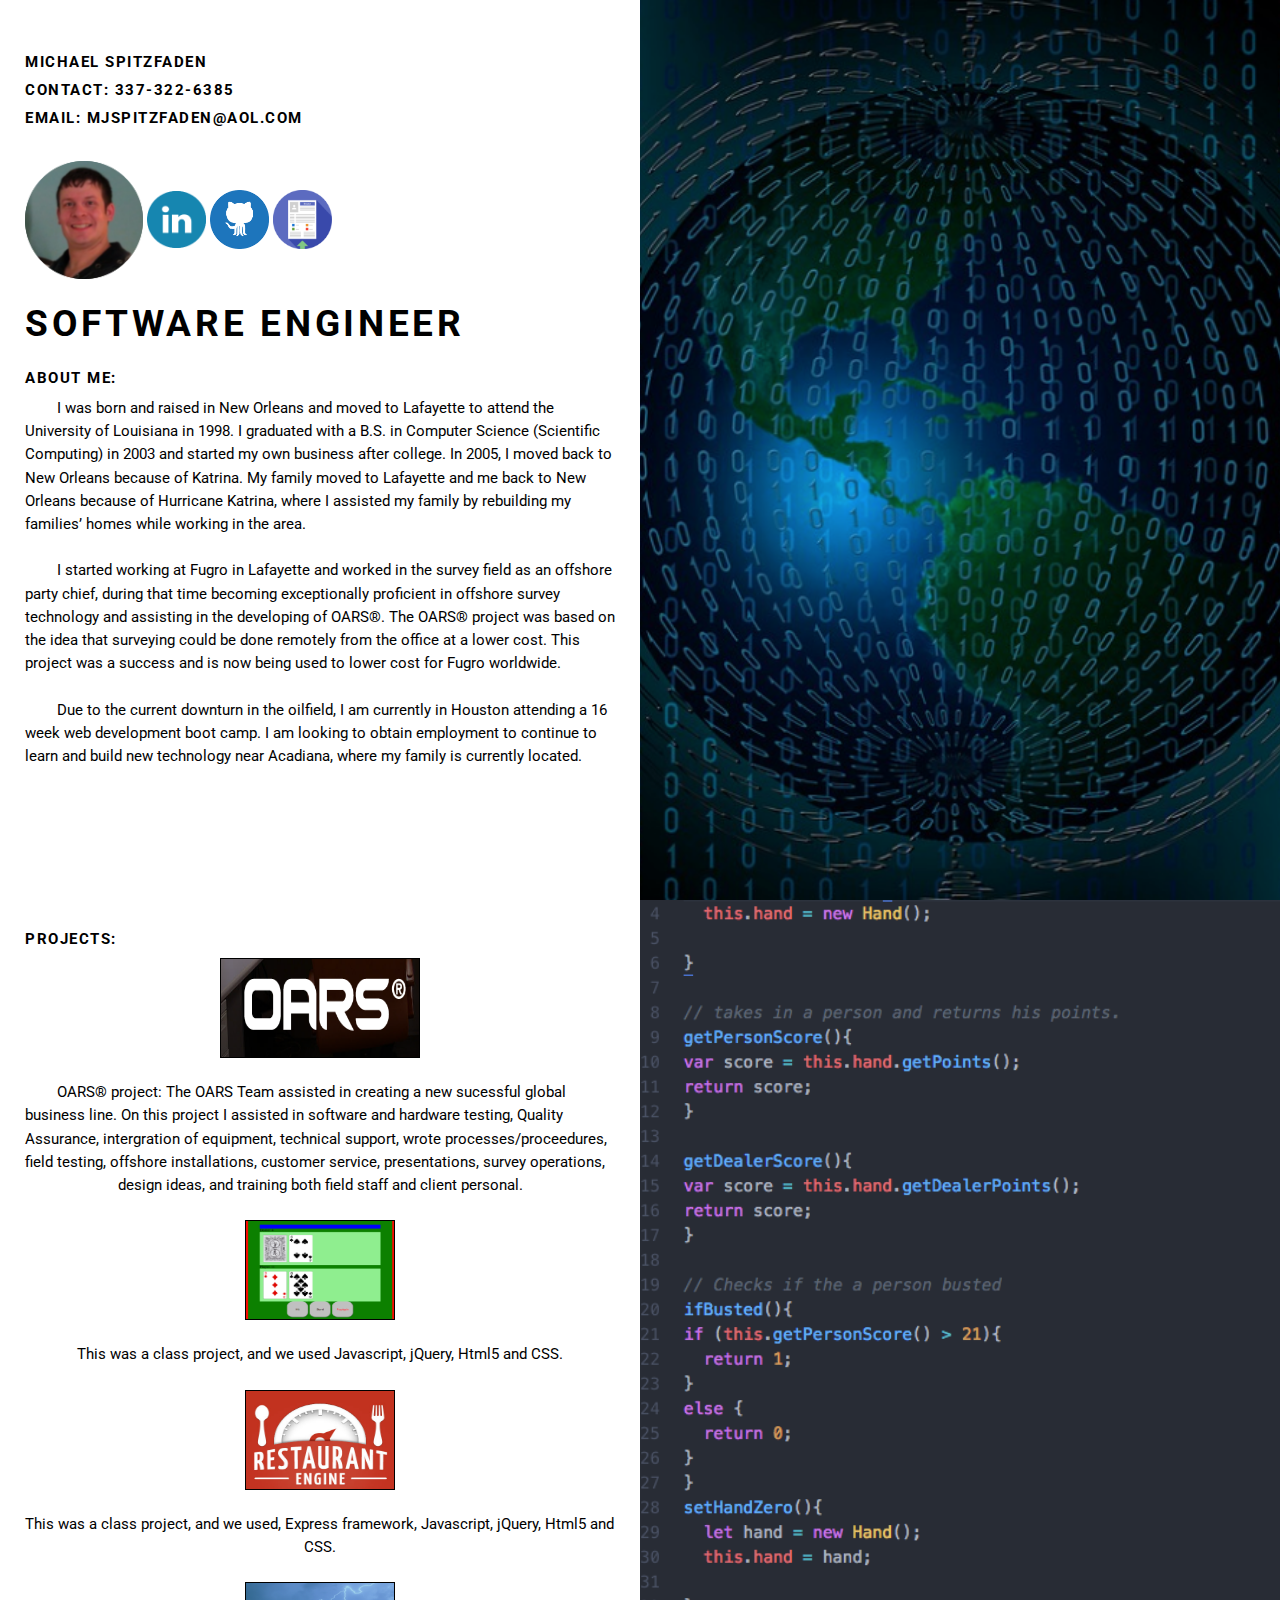
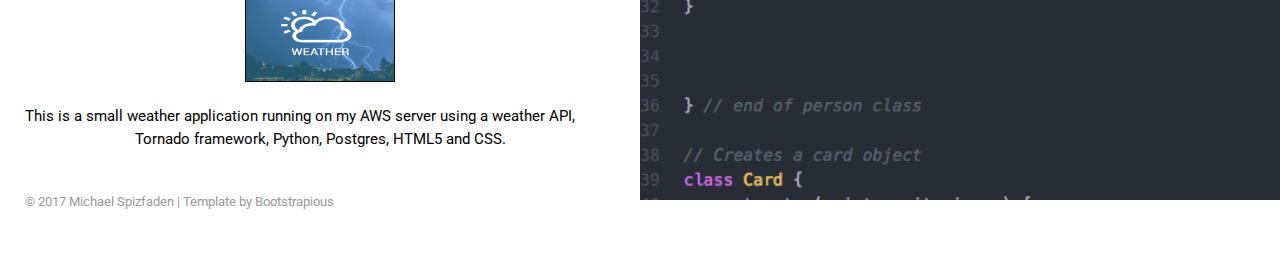
==== commit f263cb95: "section update pic" ====
--- a/app/templates/index.html
+++ b/app/templates/index.html
@@ -43,16 +43,13 @@
             </div>
             <h2>Software Engineer</h2>
             <h5>About Me: </h5>
-            <p>&nbsp &nbsp &nbsp &nbsp Born and raised in New Orleans and moved to Lafayette to attend the University of Louisiana at Lafayette in 1998 and graduating with a B.S. in Computer Science (Scientific Computing) in 2003.  Started my own business after college, and then in 2005 moving back to New Orleans because of Katrina. My family moved to Lafayette and me back to New Orleans where I assisted my family by rebuilding my families homes, while working in the area.</p>
-            <p>&nbsp &nbsp &nbsp &nbsp After getting my family back to New Orleans, I started working at Fugro in Lafayette, and worked in the survey field as an offshore party chief during that time becoming exceptionally proficient in offshore survey technology.
-            During the last years of my career; having been assisting in the developing of OARS®. The OARS® project was based on the idea that
-            surveying could be done remotely from the office at a lower cost. This project was a success and it now being used to lower cost for Fugro worldwide.</p>
-             <p>&nbsp &nbsp &nbsp &nbsp Due to the current down turn in the oilfield, I am currently in Houston attending a 16 week web development boot camp, and am currently looking to obtain employment to continue to learn and build new technology
-             near Acadiana where my family is currently located.</p>
+            <p>&nbsp &nbsp &nbsp &nbsp I   was   born   and   raised   in   New   Orleans   and   moved   to   Lafayette   to   attend   the   University   of Louisiana   in   1998.   I   graduated   with   a   B.S.   in   Computer   Science   (Scientific   Computing)   in 2003   and   started   my   own   business   after   college.   In   2005,   I   moved   back   to   New   Orleans  because of Katrina. My family moved to Lafayette and me back to New Orleans because   of   Hurricane   Katrina,   where   I   assisted   my   family   by   rebuilding   my   families’      homes while   working   in   the   area.</p>
+            <p>&nbsp &nbsp &nbsp &nbsp I   started   working   at   Fugro   in   Lafayette   and   worked   in   the   survey   field   as   an   offshore   party chief,   during   that   time   becoming   exceptionally   proficient   in   offshore   survey   technology   and assisting   in   the   developing   of   OARS®.   The   OARS®   project   was   based   on   the   idea   that surveying   could   be   done   remotely   from   the   office   at   a   lower   cost.   This   project   was   a success   and   is   now   being   used   to   lower   cost   for   Fugro   worldwide.</p>
+             <p>&nbsp &nbsp &nbsp &nbsp Due   to   the   current   downturn   in   the   oilfield,   I   am   currently   in   Houston   attending   a   16   week web   development   boot   camp.   I   am   looking   to   obtain   employment   to   continue   to   learn   and build   new   technology   near   Acadiana,   where   my   family   is   currently   located.</p>
             <br>
           </div>
         </div>
-        <div style="background-image: url('../../static/img/pexels-photo-40120.jpg');" class="col-md-6 col-sm-12 intro-right background-gray"></div>
+        <div style="background-image: url('../../static/img/world.png');" class="col-md-6 col-sm-12 intro-right background-gray"></div>
       </div>
     <!-- </div> -->
     <!-- <div class="container-fluid"> -->
--- a/static/css/custom.css
+++ b/static/css/custom.css
@@ -2,6 +2,8 @@
 
 .me{
 /*padding-right: 15rem;*/
+height: 20%;
+width: 20%;
 }
 
 .icons{
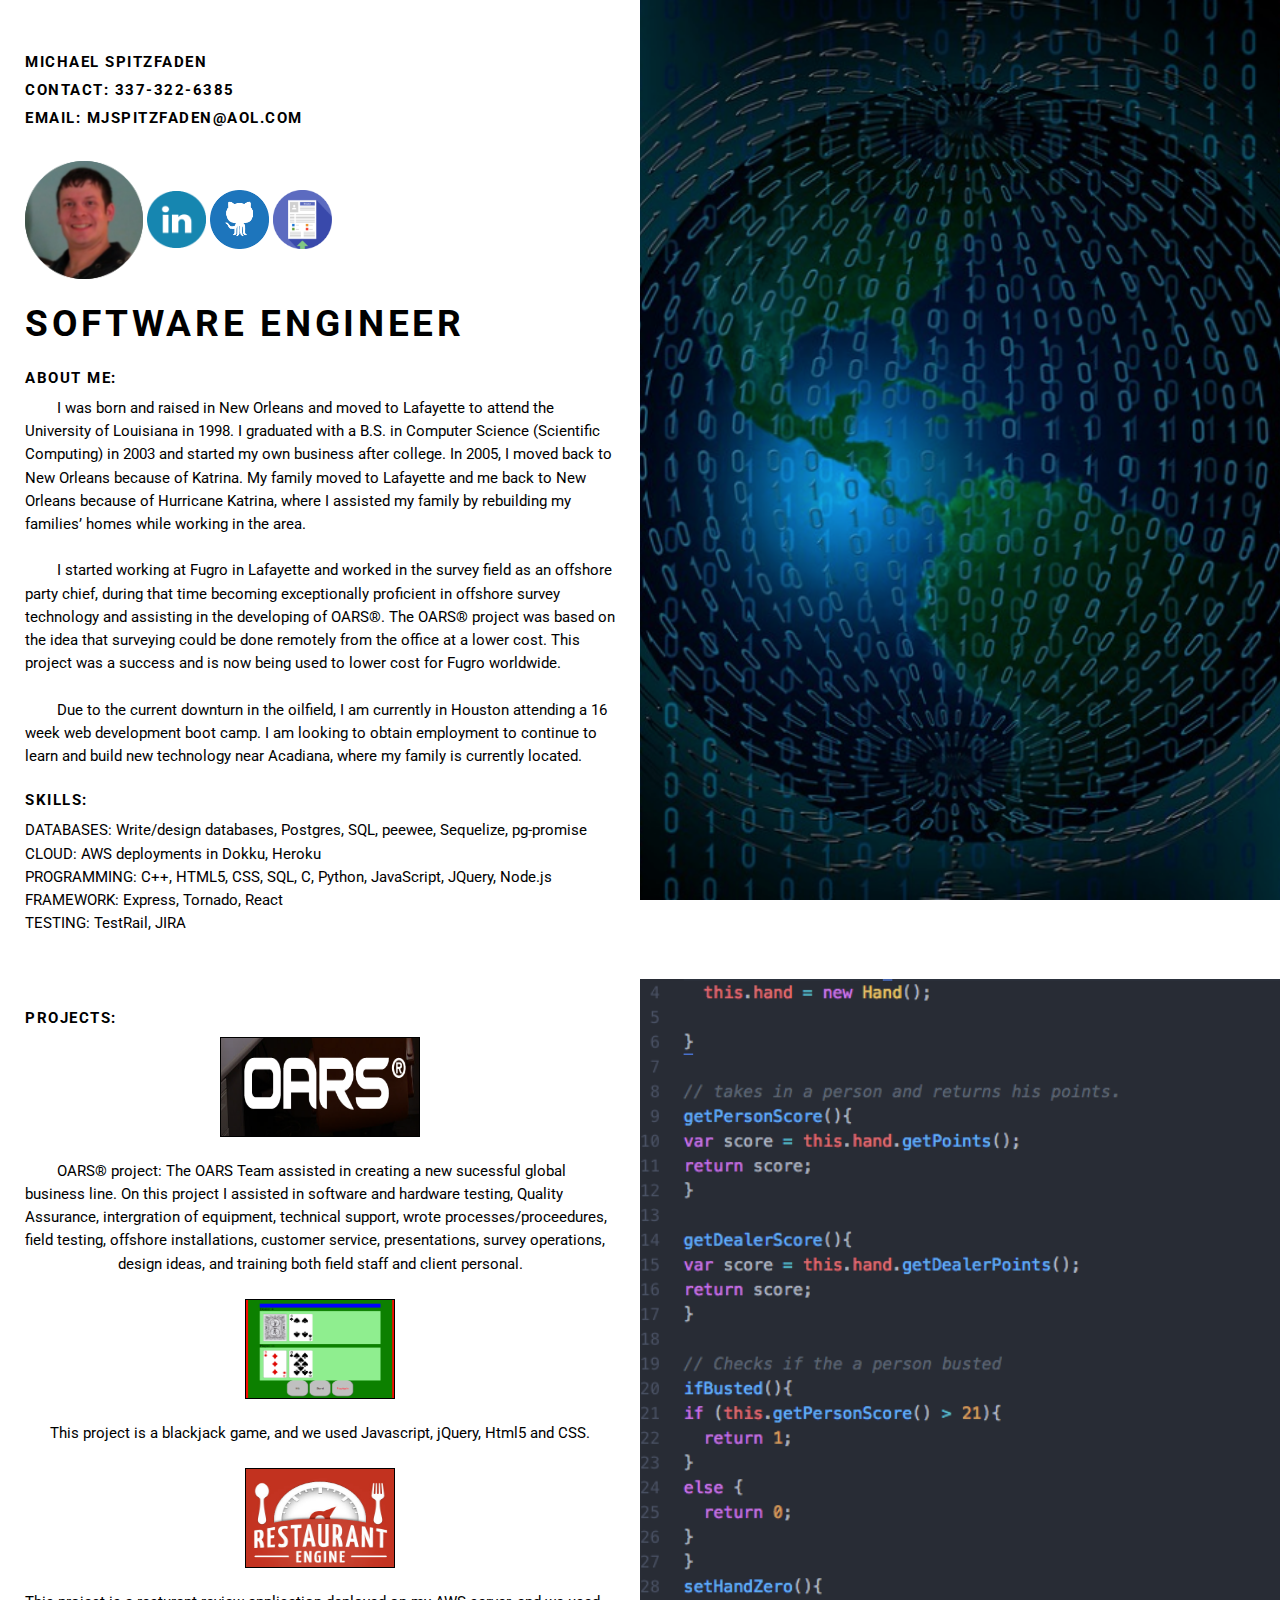
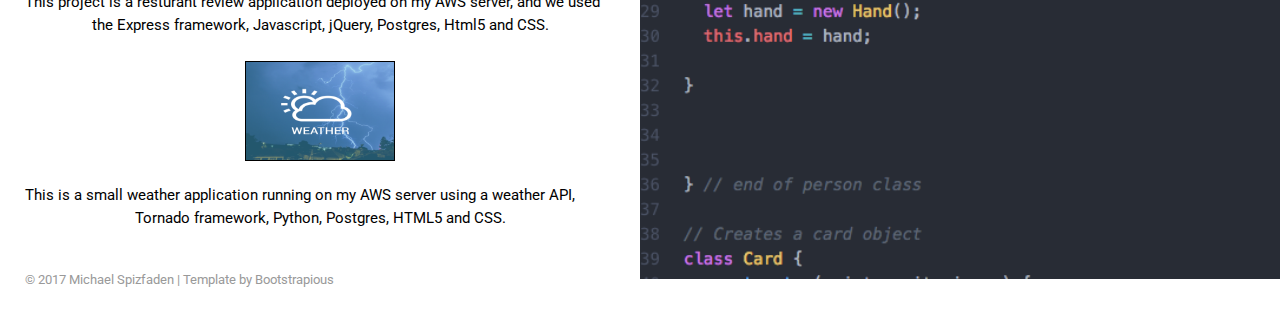
==== commit 25f4e75f: "update skills" ====
--- a/app/templates/index.html
+++ b/app/templates/index.html
@@ -46,7 +46,12 @@
             <p>&nbsp &nbsp &nbsp &nbsp I   was   born   and   raised   in   New   Orleans   and   moved   to   Lafayette   to   attend   the   University   of Louisiana   in   1998.   I   graduated   with   a   B.S.   in   Computer   Science   (Scientific   Computing)   in 2003   and   started   my   own   business   after   college.   In   2005,   I   moved   back   to   New   Orleans  because of Katrina. My family moved to Lafayette and me back to New Orleans because   of   Hurricane   Katrina,   where   I   assisted   my   family   by   rebuilding   my   families’      homes while   working   in   the   area.</p>
             <p>&nbsp &nbsp &nbsp &nbsp I   started   working   at   Fugro   in   Lafayette   and   worked   in   the   survey   field   as   an   offshore   party chief,   during   that   time   becoming   exceptionally   proficient   in   offshore   survey   technology   and assisting   in   the   developing   of   OARS®.   The   OARS®   project   was   based   on   the   idea   that surveying   could   be   done   remotely   from   the   office   at   a   lower   cost.   This   project   was   a success   and   is   now   being   used   to   lower   cost   for   Fugro   worldwide.</p>
              <p>&nbsp &nbsp &nbsp &nbsp Due   to   the   current   downturn   in   the   oilfield,   I   am   currently   in   Houston   attending   a   16   week web   development   boot   camp.   I   am   looking   to   obtain   employment   to   continue   to   learn   and build   new   technology   near   Acadiana,   where   my   family   is   currently   located.</p>
-            <br>
+            <h5>Skills:</h5>
+            <p>DATABASES: Write/design databases, Postgres, SQL, peewee, Sequelize, pg-promise<br>
+               CLOUD: AWS deployments in Dokku, Heroku<br>
+               PROGRAMMING: C++, HTML5, CSS, SQL, C, Python, JavaScript, JQuery, Node.js<br>
+               FRAMEWORK: Express, Tornado, React<br>
+               TESTING: TestRail, JIRA </p>
           </div>
         </div>
         <div style="background-image: url('../../static/img/world.png');" class="col-md-6 col-sm-12 intro-right background-gray"></div>
@@ -66,11 +71,11 @@
           </div>
           <div class = "projects">
           <p><a href="http://blackjack.mjspitzfaden.com/" title="OARS"><img style="width: 150px; height: 100px; border: 1px solid black;" src="../../static/img/blackjack.png" alt="Text Description"></a></p>
-          <p>This was a class project, and we used Javascript, jQuery, Html5 and CSS.</p>
+          <p>This project is a blackjack game, and we used Javascript, jQuery, Html5 and CSS.</p>
           </div>
           <div class = "projects">
           <p><a href="https://reviewapp.mjspitzfaden.com/" title="OARS"><img style="width: 150px; height: 100px; border: 1px solid black;" src="../../static/img/rest2.png" alt="Text Description"></a></p>
-          <p>This was a class project, and we used, Express framework, Javascript, jQuery, Html5 and CSS.</p>
+          <p>This project is a resturant review application deployed on my AWS server, and we used the Express framework, Javascript, jQuery, Postgres, Html5 and CSS.</p>
           </div>
           <div class = "projects">
           <p><a href="https://weatherapp.mjspitzfaden.com/" title="OARS"><img style="width: 150px; height: 100px; border: 1px solid black;" src="../../static/img/weather.png" alt="Text Description"></a></p>
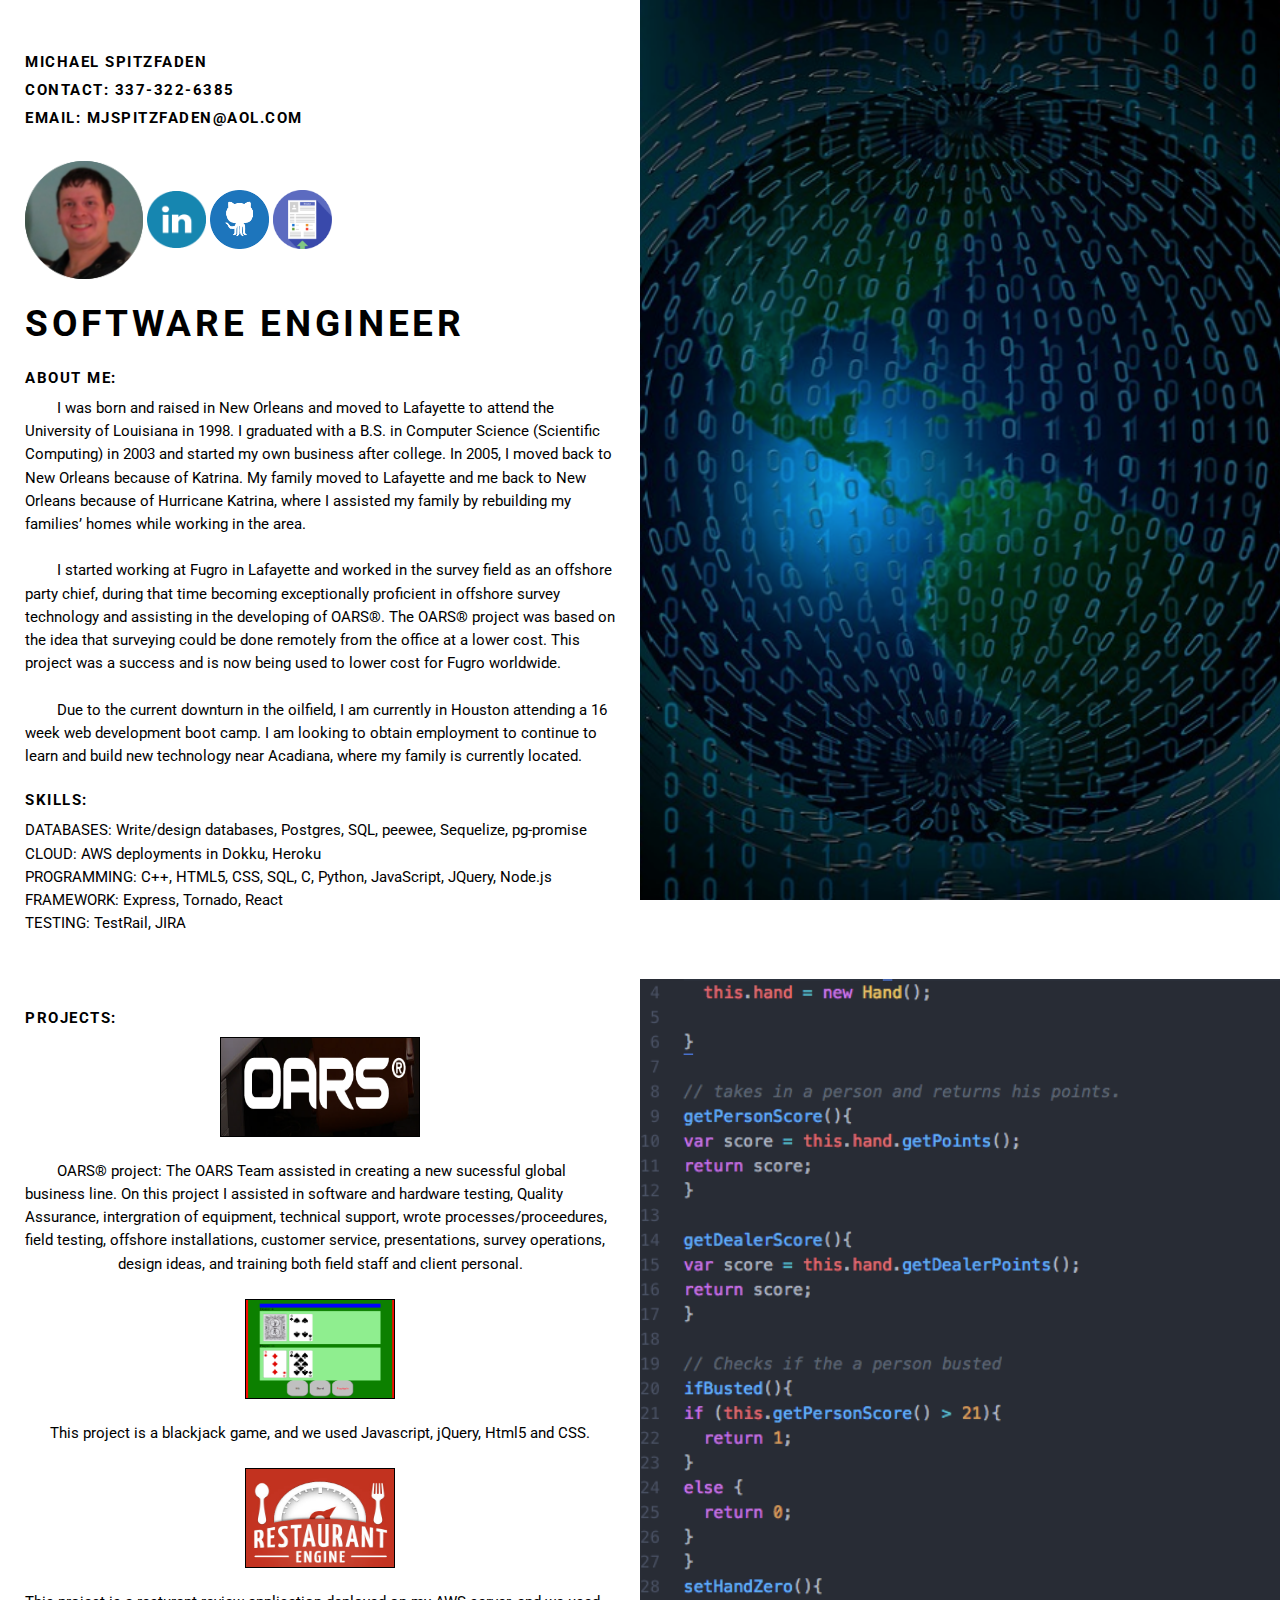
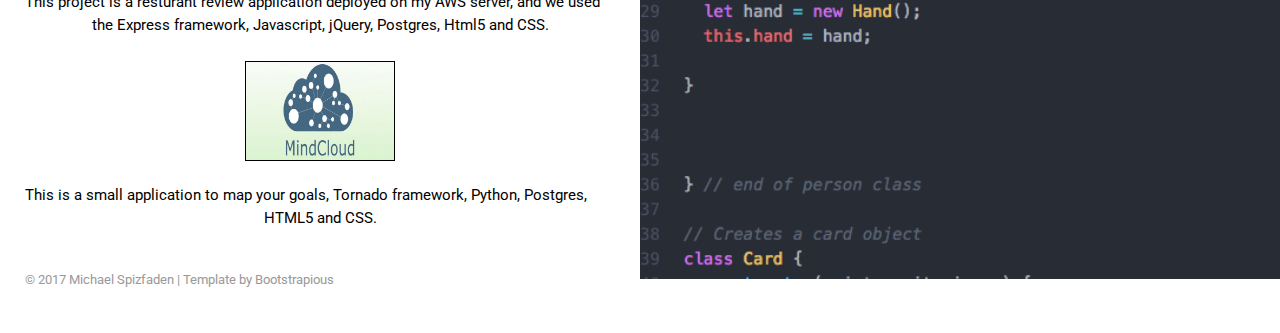
==== commit f2b73ee0: "res update" ====
--- a/app/templates/index.html
+++ b/app/templates/index.html
@@ -78,8 +78,8 @@
           <p>This project is a resturant review application deployed on my AWS server, and we used the Express framework, Javascript, jQuery, Postgres, Html5 and CSS.</p>
           </div>
           <div class = "projects">
-          <p><a href="https://weatherapp.mjspitzfaden.com/" title="OARS"><img style="width: 150px; height: 100px; border: 1px solid black;" src="../../static/img/weather.png" alt="Text Description"></a></p>
-          <p>This is a small weather application running on my AWS server using a weather API, Tornado framework, Python, Postgres, HTML5 and CSS.</p>
+          <p><a href="https://mindcloud.mjspitzfaden.com/" title="OARS"><img style="width: 150px; height: 100px; border: 1px solid black;" src="../../static/img/mindcloud.png" alt="Text Description"></a></p>
+          <p>This is a small application to map your goals, Tornado framework, Python, Postgres, HTML5 and CSS.</p>
           </div>
       <!-- </div> -->
 
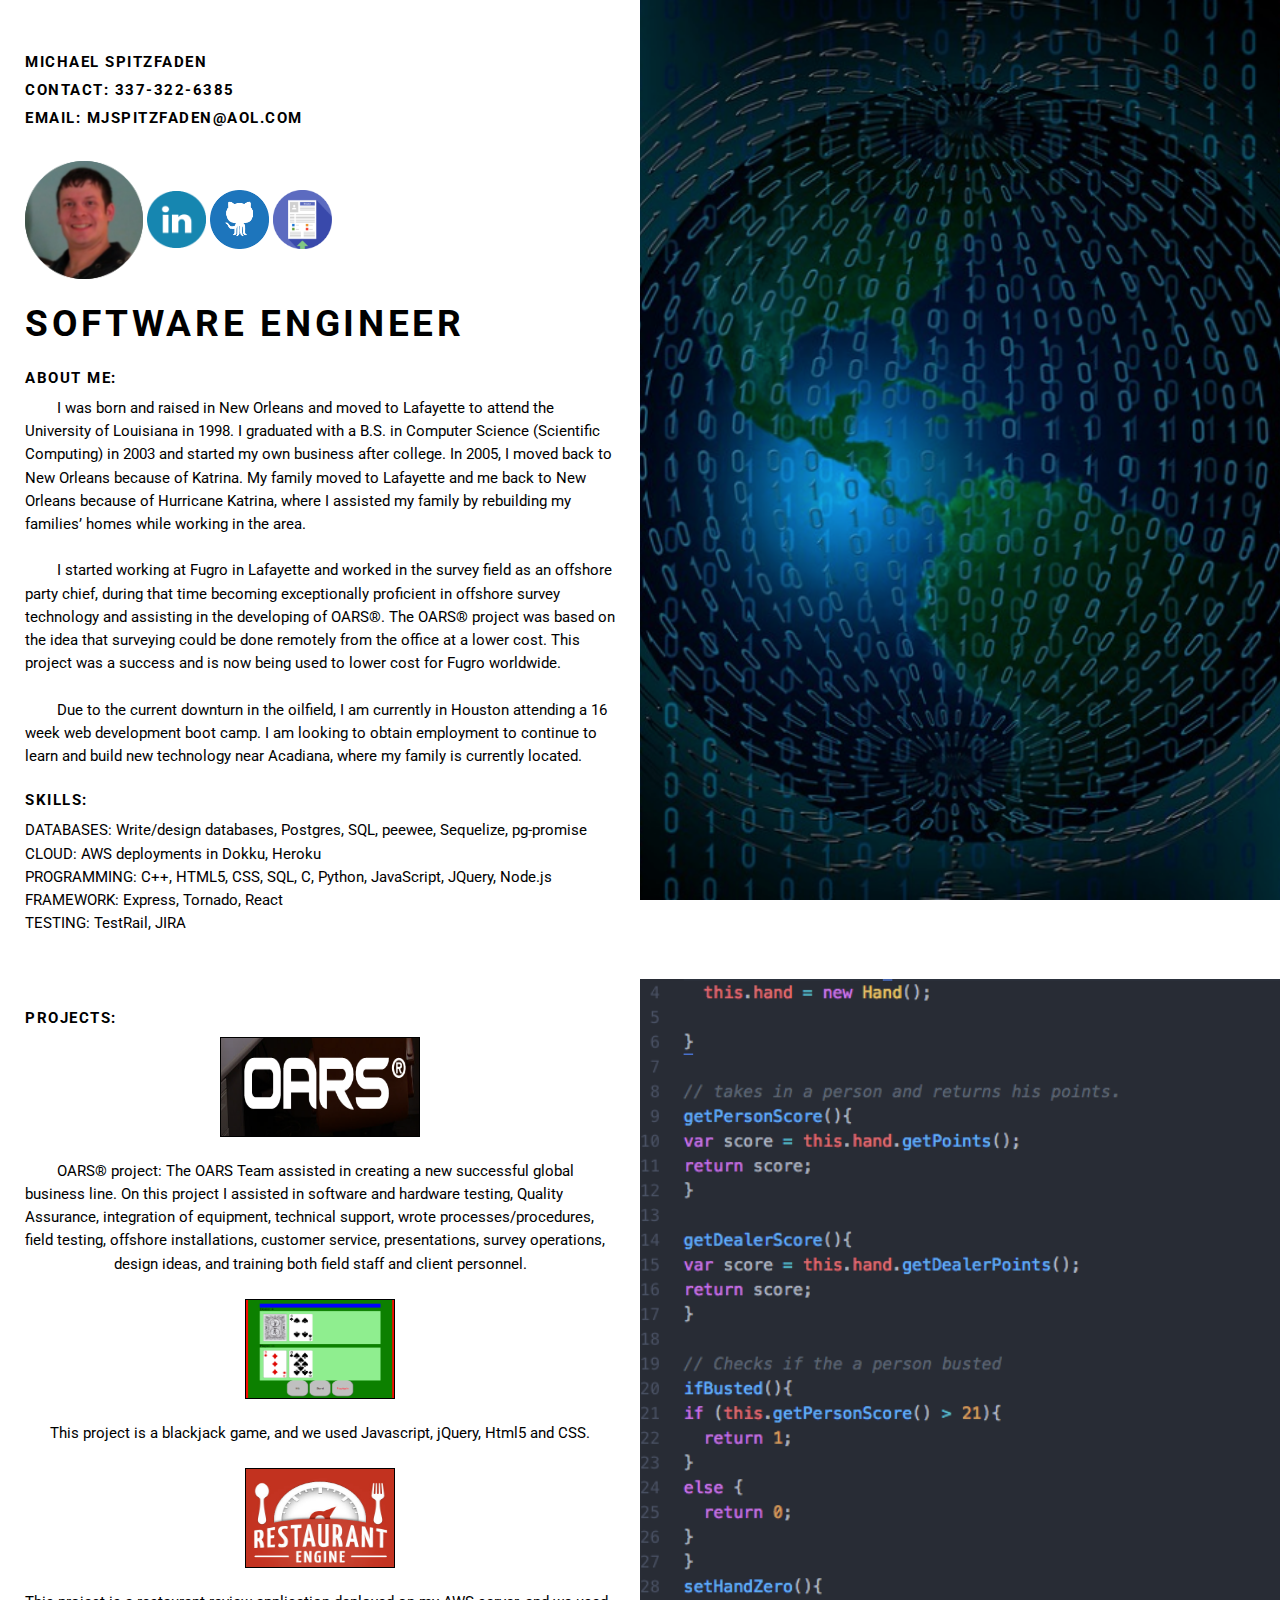
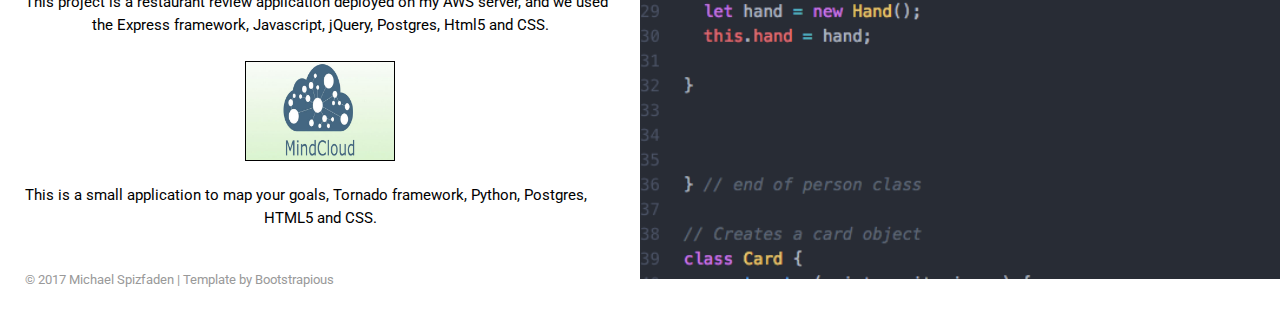
==== commit 6963cf46: "fixed spelling error" ====
--- a/app/templates/index.html
+++ b/app/templates/index.html
@@ -66,8 +66,8 @@
       <!-- <div class="container-fluid"> -->
           <div class = "projects">
           <p><a href="https://www.youtube.com/watch?v=z-ZzzksyZG8" title="OARS"><img style="width: 200px; height: 100px; border: 1px solid black;" src="../../static/img/OARS.png" alt="Text Description"></a></p>
-          <p>&nbsp &nbsp &nbsp &nbsp OARS® project: The OARS Team assisted in creating a new sucessful global business line. On this project I assisted in software and hardware testing, Quality Assurance, intergration of equipment, technical support, wrote processes/proceedures, field testing,
-              offshore installations, customer service, presentations, survey operations, design ideas, and training both field staff and client personal.</p>
+          <p>&nbsp &nbsp &nbsp &nbsp OARS® project: The OARS Team assisted in creating a new successful global business line. On this project I assisted in software and hardware testing, Quality Assurance, integration of equipment, technical support, wrote processes/procedures, field testing,
+              offshore installations, customer service, presentations, survey operations, design ideas, and training both field staff and client personnel.</p>
           </div>
           <div class = "projects">
           <p><a href="http://blackjack.mjspitzfaden.com/" title="OARS"><img style="width: 150px; height: 100px; border: 1px solid black;" src="../../static/img/blackjack.png" alt="Text Description"></a></p>
@@ -75,7 +75,7 @@
           </div>
           <div class = "projects">
           <p><a href="https://reviewapp.mjspitzfaden.com/" title="OARS"><img style="width: 150px; height: 100px; border: 1px solid black;" src="../../static/img/rest2.png" alt="Text Description"></a></p>
-          <p>This project is a resturant review application deployed on my AWS server, and we used the Express framework, Javascript, jQuery, Postgres, Html5 and CSS.</p>
+          <p>This project is a restaurant review application deployed on my AWS server, and we used the Express framework, Javascript, jQuery, Postgres, Html5 and CSS.</p>
           </div>
           <div class = "projects">
           <p><a href="https://mindcloud.mjspitzfaden.com/" title="OARS"><img style="width: 150px; height: 100px; border: 1px solid black;" src="../../static/img/mindcloud.png" alt="Text Description"></a></p>
